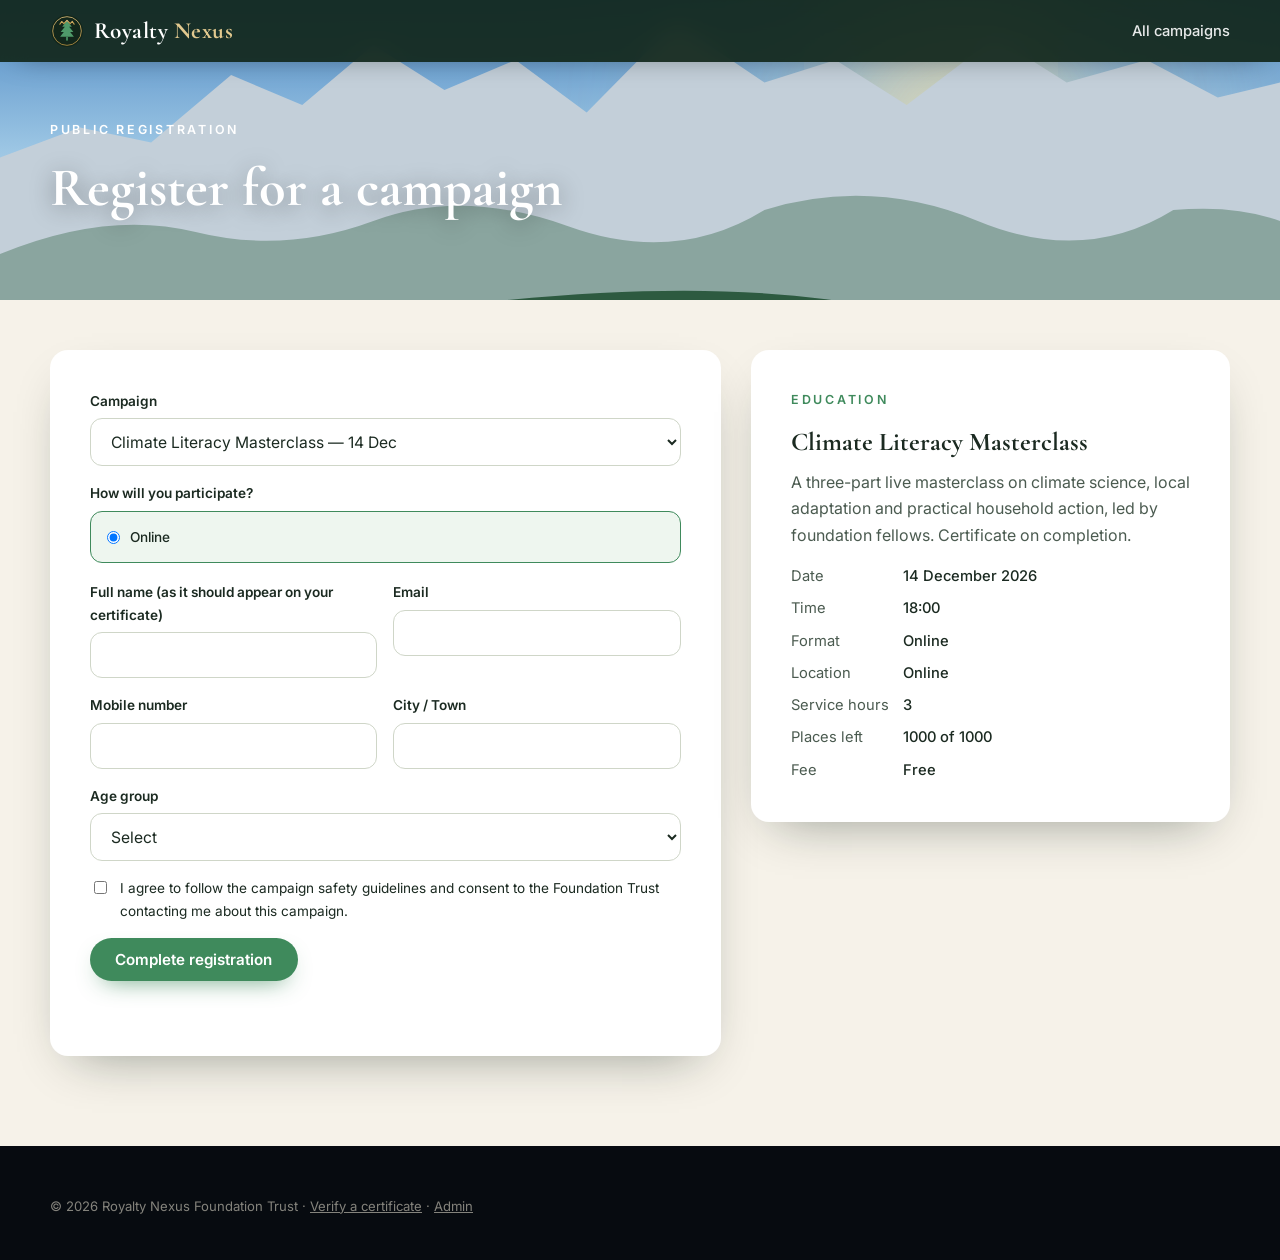
==== register.html @ fcef013e "Build Royalty Nexus foundation and private wealth website Static site with a layered parallax landsc" ====
<!doctype html>
<html lang="en">
<head>
  <meta charset="utf-8">
  <meta name="viewport" content="width=device-width, initial-scale=1">
  <title>Campaign Registration — Royalty Nexus</title>
  <link rel="icon" href="assets/favicon.svg" type="image/svg+xml">
  <link rel="preconnect" href="https://fonts.googleapis.com">
  <link rel="preconnect" href="https://fonts.gstatic.com" crossorigin>
  <link href="https://fonts.googleapis.com/css2?family=Cormorant+Garamond:ital,wght@0,500;0,600;0,700;1,500&family=Inter:wght@400;500;600;700&display=swap" rel="stylesheet">
  <link rel="stylesheet" href="css/style.css">
</head>
<body>
  <header class="site-nav solid" id="siteNav">
    <a class="brand" href="index.html"><img src="assets/favicon.svg" alt="" width="34" height="34"><span>Royalty <em>Nexus</em></span></a>
    <nav class="nav-links simple">
      <a href="index.html#campaigns">All campaigns</a>
    </nav>
  </header>

  <section class="page-banner">
    <div class="scene scene-morning" aria-hidden="true">
      <div class="sky"></div>
      <div class="sun" data-speed="-0.2"><span></span></div>
      <svg class="layer layer-far" data-speed="0.4" viewBox="0 0 1440 600" preserveAspectRatio="none"><path fill="#c3cfd9" d="M0 600V330l90-40 80 20 90-90 80 40 80-80 80 60 80-40 80 70 100-120 100 80 80-30 80 60 100-90 80 60 90-30 80 50 70-20v370z"/></svg>
      <svg class="layer layer-mid" data-speed="0.25" viewBox="0 0 1440 600" preserveAspectRatio="none"><path fill="#8aa59f" d="M0 600V380q120-80 220-40t200-20q100-60 220 10t220-30q120-60 240 20t220-20q70-10 120 20v280z"/></svg>
      <svg class="layer layer-hills" data-speed="0.1" viewBox="0 0 1440 600" preserveAspectRatio="none"><path fill="#2d5a40" d="M0 600V440c200-50 320 20 520-20s340-40 480 10 300-30 440 0v170z"/></svg>
    </div>
    <div class="page-banner-title">
      <p class="eyebrow" style="color:#fff">Public registration</p>
      <h1>Register for a campaign</h1>
    </div>
  </section>

  <main class="page-body">
    <div class="container layout-2">
      <div class="card" id="formCard">
        <form id="regForm" novalidate>
          <label>Campaign
            <select name="campaignId" id="campaignSelect" required></select>
          </label>

          <div id="participationWrap">
            <label style="margin-bottom:0">How will you participate?</label>
            <div class="radio-group" id="participation"></div>
          </div>

          <div class="field-row">
            <label>Full name (as it should appear on your certificate)<input name="name" required autocomplete="name" maxlength="80"></label>
            <label>Email<input name="email" type="email" required autocomplete="email"></label>
          </div>
          <div class="field-row">
            <label>Mobile number<input name="phone" type="tel" required autocomplete="tel" pattern="[0-9 +\(\)\-]{7,}"></label>
            <label>City / Town<input name="city" required autocomplete="address-level2"></label>
          </div>
          <label>Age group
            <select name="ageGroup" required>
              <option value="">Select</option>
              <option>Under 18 (guardian consent required)</option>
              <option>18–25</option>
              <option>26–40</option>
              <option>41–60</option>
              <option>60+</option>
            </select>
          </label>
          <label class="check"><input type="checkbox" name="consent" required> I agree to follow the campaign safety guidelines and consent to the Foundation Trust contacting me about this campaign.</label>
          <button class="btn btn-leaf" type="submit">Complete registration</button>
          <p class="form-msg" role="status" aria-live="polite"></p>
        </form>
      </div>

      <aside class="card summary" id="summary" aria-live="polite"></aside>
    </div>
  </main>

  <footer class="site-footer" style="padding-top:30px">
    <p class="container copyright" style="margin-top:0;border:0">© <span id="year"></span> Royalty Nexus Foundation Trust · <a href="verify.html">Verify a certificate</a> · <a href="admin/login.html">Admin</a></p>
  </footer>

  <script src="js/store.js"></script>
  <script src="js/scene.js"></script>
  <script src="js/register.js"></script>
</body>
</html>
---- css/style.css ----
/* =========================================================
   Royalty Nexus — public site styles
   ========================================================= */
:root {
  --forest-900: #0c1c13;
  --forest-800: #12261b;
  --forest-700: #1d3a2a;
  --forest-600: #2d5a40;
  --leaf: #3f8a5c;
  --leaf-bright: #5fb07c;
  --moss: #8fb58a;
  --paper: #f6f2e9;
  --paper-2: #ede6d6;
  --ink: #1b2a21;
  --ink-soft: #4b5b50;
  --gold: #c9a55a;
  --gold-soft: #e2c98f;
  --night: #0d1420;
  --radius: 18px;
  --shadow: 0 20px 50px -24px rgba(12, 28, 19, .45);
  --serif: 'Cormorant Garamond', Georgia, 'Times New Roman', serif;
  --sans: 'Inter', system-ui, -apple-system, 'Segoe UI', Roboto, sans-serif;
}

*, *::before, *::after { box-sizing: border-box; }
html { scroll-behavior: smooth; scroll-padding-top: 70px; }
body {
  margin: 0;
  font-family: var(--sans);
  font-size: 16px;
  line-height: 1.65;
  color: var(--ink);
  background: var(--paper);
  -webkit-font-smoothing: antialiased;
  overflow-x: hidden;
}
body.menu-open { overflow: hidden; }
img, svg { display: block; max-width: 100%; }
a { color: inherit; }
h1, h2, h3, h4 { margin: 0 0 .5em; line-height: 1.15; }
p { margin: 0 0 1em; }
.sr-only { position: absolute; width: 1px; height: 1px; overflow: hidden; clip: rect(0 0 0 0); white-space: nowrap; }

.container { width: min(1180px, 100% - 32px); margin-inline: auto; }
.container.narrow { width: min(820px, 100% - 32px); }

.eyebrow {
  font-size: .78rem;
  font-weight: 600;
  letter-spacing: .22em;
  text-transform: uppercase;
  color: var(--leaf);
  margin-bottom: 1rem;
}
.eyebrow.light { color: var(--moss); }
.eyebrow.gold { color: var(--gold); }
.display {
  font-family: var(--serif);
  font-weight: 600;
  font-size: clamp(2.2rem, 5vw, 3.6rem);
  letter-spacing: -.01em;
}
.lead { font-size: clamp(1.05rem, 1.6vw, 1.2rem); color: var(--ink-soft); }
.lead.light, .muted.light { color: rgba(240, 236, 224, .78); }
.muted { color: var(--ink-soft); }
.fine { font-size: .8rem; opacity: .65; }

/* ---------- Buttons ---------- */
.btn {
  display: inline-flex;
  align-items: center;
  justify-content: center;
  gap: .5em;
  padding: .85em 1.6em;
  border-radius: 999px;
  border: 1px solid transparent;
  font: 600 .95rem/1 var(--sans);
  text-decoration: none;
  cursor: pointer;
  transition: transform .25s ease, background .25s ease, box-shadow .25s ease, color .25s ease;
}
.btn:hover { transform: translateY(-2px); }
.btn:focus-visible { outline: 3px solid var(--gold-soft); outline-offset: 3px; }
.btn-sm { padding: .6em 1.2em; font-size: .85rem; }
.btn-leaf { background: var(--leaf); color: #fff; box-shadow: 0 10px 24px -12px rgba(63, 138, 92, .9); }
.btn-leaf:hover { background: var(--forest-600); }
.btn-ghost { border-color: rgba(255, 255, 255, .7); color: #fff; backdrop-filter: blur(6px); background: rgba(255, 255, 255, .08); }
.btn-ghost:hover { background: rgba(255, 255, 255, .2); }
.btn-gold { background: linear-gradient(135deg, var(--gold-soft), var(--gold)); color: #1a1508; }
.btn-gold:hover { box-shadow: 0 12px 30px -12px rgba(201, 165, 90, .8); }
.btn-outline { border-color: var(--leaf); color: var(--leaf); background: transparent; }
.btn-outline:hover { background: var(--leaf); color: #fff; }
.btn-disabled { background: #cfc8b8; color: #6d6656; cursor: not-allowed; }
.btn-disabled:hover { transform: none; }

/* ---------- Scroll progress ---------- */
.scroll-progress { position: fixed; inset: 0 0 auto; height: 3px; z-index: 60; }
.scroll-progress span {
  display: block; height: 100%;
  background: linear-gradient(90deg, var(--leaf-bright), var(--gold));
  transform-origin: 0 50%; transform: scaleX(0);
}

/* ---------- Navigation ---------- */
.site-nav {
  position: fixed;
  top: 0; left: 0; right: 0;
  z-index: 50;
  display: flex;
  align-items: center;
  justify-content: space-between;
  padding: 18px max(16px, calc((100% - 1180px) / 2));
  transition: background .35s ease, padding .35s ease, box-shadow .35s ease;
  color: #fff;
}
.site-nav.is-solid, .site-nav.solid {
  background: rgba(18, 38, 27, .92);
  backdrop-filter: blur(12px);
  padding-top: 12px; padding-bottom: 12px;
  box-shadow: 0 10px 30px -20px rgba(0, 0, 0, .6);
}
.brand { display: inline-flex; align-items: center; gap: 10px; text-decoration: none; font-family: var(--serif); font-size: 1.45rem; font-weight: 700; letter-spacing: .02em; }
.brand em { font-style: normal; color: var(--gold-soft); }
.nav-links { display: flex; align-items: center; gap: 26px; }
.nav-links a { text-decoration: none; font-size: .92rem; font-weight: 500; opacity: .9; }
.nav-links a:not(.btn):hover { opacity: 1; text-decoration: underline; text-underline-offset: 6px; }
.nav-links .nav-wealth { color: var(--gold-soft); }
.nav-toggle { display: none; background: none; border: 0; width: 44px; height: 44px; cursor: pointer; padding: 10px; }
.nav-toggle span { display: block; height: 2px; background: #fff; margin: 6px 0; transition: transform .3s; }
.nav-toggle[aria-expanded="true"] span:first-child { transform: translateY(4px) rotate(45deg); }
.nav-toggle[aria-expanded="true"] span:last-child { transform: translateY(-4px) rotate(-45deg); }

@media (max-width: 900px) {
  .nav-toggle { display: block; position: relative; z-index: 2; }
  .nav-links {
    position: fixed; inset: 0;
    flex-direction: column; justify-content: center; gap: 28px;
    background: rgba(12, 28, 19, .97);
    font-size: 1.2rem;
    opacity: 0; pointer-events: none;
    transition: opacity .3s ease;
  }
  .nav-links a { font-size: 1.15rem; }
  .nav-links.is-open { opacity: 1; pointer-events: auto; }
}

/* =========================================================
   Scenes (shared)
   ========================================================= */
.scene { position: absolute; inset: 0; overflow: hidden; }
.scene .sky { position: absolute; inset: 0; }
.scene .layer, .scene .mist, .scene .lake { position: absolute; left: 0; width: 100%; will-change: transform; }
.scene .layer { bottom: 0; }

/* ---------- Hero / morning ---------- */
.hero {
  position: relative;
  height: 100vh;
  min-height: 640px;
  overflow: hidden;
  color: #fff;
  --dawn: 0;
}
.scene-morning .sky {
  background: linear-gradient(180deg, #5f8fbd 0%, #8fb6d6 32%, #cfdde2 58%, #f4dcb2 78%, #f7e5c3 100%);
}
.scene-morning .sky::after {
  content: ""; position: absolute; inset: 0;
  background: linear-gradient(180deg, #4e89c4 0%, #9cc6e4 50%, #e8f0ea 100%);
  opacity: calc(var(--dawn) * .8);
}
.scene-morning .sun { position: absolute; left: 63%; top: 34%; width: 0; height: 0; }
.scene-morning .sun span {
  position: absolute; width: 110px; height: 110px; left: -55px; top: -55px;
  border-radius: 50%;
  background: radial-gradient(circle, #fffbe9 0 38%, #ffe7a8 55%, rgba(255, 214, 140, 0) 72%);
  box-shadow: 0 0 120px 60px rgba(255, 226, 160, .55), 0 0 300px 160px rgba(255, 236, 190, .35);
}
.rays {
  position: absolute; left: 63%; top: 34%;
  width: 1400px; height: 1400px; margin: -700px 0 0 -700px;
  background: repeating-conic-gradient(from 0deg, rgba(255, 244, 214, .16) 0deg 4deg, transparent 4deg 13deg);
  -webkit-mask: radial-gradient(circle, #000 0%, transparent 60%);
          mask: radial-gradient(circle, #000 0%, transparent 60%);
  animation: spin 120s linear infinite;
}
@keyframes spin { to { rotate: 360deg; } }

.clouds { position: absolute; inset: 0; }
.cloud { position: absolute; fill: rgba(255, 255, 255, .85); filter: blur(1px); animation: drift linear infinite; }
.cloud.c1 { width: 260px; top: 12%; left: -20%; animation-duration: 95s; }
.cloud.c2 { width: 180px; top: 22%; left: -30%; animation-duration: 130s; animation-delay: -60s; opacity: .7; }
.cloud.c3 { width: 320px; top: 6%; left: -40%; animation-duration: 160s; animation-delay: -30s; opacity: .6; }
@keyframes drift { to { transform: translateX(170vw); } }

.birds { position: absolute; inset: 0; pointer-events: none; }
.bird { position: absolute; width: 22px; fill: #2b3a35; opacity: .7; animation: fly 28s linear infinite, flap .5s ease-in-out infinite alternate; }
.bird.b1 { top: 26%; left: -5%; }
.bird.b2 { top: 29%; left: -8%; width: 16px; animation-delay: -1.2s, -.2s; }
.bird.b3 { top: 24%; left: -10%; width: 14px; animation-delay: -2s, -.35s; }
@keyframes fly { to { translate: 115vw -8vh; } }
@keyframes flap { to { transform: scaleY(.45); } }

.layer-far { height: 80%; }
.layer-mid { height: 68%; }
.layer-hills { height: 58%; }
.layer-front { height: 72%; }
.mist { height: 30%; pointer-events: none; }
.mist-1 { bottom: 26%; background: linear-gradient(180deg, transparent, rgba(236, 240, 236, .55) 50%, transparent); filter: blur(6px); animation: mist 22s ease-in-out infinite alternate; }
.mist-2 { bottom: 8%; background: linear-gradient(180deg, transparent, rgba(222, 232, 222, .45) 55%, transparent); filter: blur(10px); animation: mist 30s ease-in-out infinite alternate-reverse; }
@keyframes mist { from { translate: -4% 0; } to { translate: 4% 0; } }

.hero-content {
  position: relative; z-index: 2;
  height: 100%;
  display: flex; flex-direction: column; justify-content: center;
  width: min(1180px, 100% - 32px); margin-inline: auto;
  padding-top: 40px; padding-bottom: 16vh;
  will-change: transform, opacity;
}
.hero::after {
  content: ""; position: absolute; inset: 0; z-index: 1; pointer-events: none;
  background: radial-gradient(ellipse 60% 55% at 25% 50%, rgba(20, 40, 30, .38), transparent 70%);
}
.hero-content .eyebrow { color: #fff; text-shadow: 0 2px 12px rgba(0, 0, 0, .35); }
.hero h1 {
  font-family: var(--serif);
  font-weight: 600;
  font-size: clamp(2.8rem, 7.4vw, 6rem);
  letter-spacing: -.02em;
  line-height: 1.02;
  text-shadow: 0 6px 40px rgba(20, 40, 30, .45);
  margin-bottom: .35em;
}
.hero h1 span { font-style: italic; color: #fdf3d8; }
.hero .lead { color: #fff; max-width: 560px; text-shadow: 0 2px 16px rgba(0, 0, 0, .45); }
.hero-cta { display: flex; flex-wrap: wrap; gap: 14px; margin-top: 10px; }
.scroll-cue {
  position: absolute; z-index: 3; left: 50%; bottom: 28px; translate: -50% 0;
  width: 28px; height: 46px; border: 2px solid rgba(255, 255, 255, .8); border-radius: 20px;
}
.scroll-cue span { position: absolute; left: 50%; top: 8px; width: 4px; height: 8px; margin-left: -2px; border-radius: 2px; background: #fff; animation: cue 1.8s ease-in-out infinite; }
@keyframes cue { 60% { transform: translateY(16px); opacity: 0; } 100% { opacity: 0; } }

/* =========================================================
   Sections
   ========================================================= */
.section { position: relative; padding: clamp(80px, 12vw, 140px) 0; }
.section-head { max-width: 760px; margin-bottom: 48px; }

.forest-floor {
  background: linear-gradient(180deg, var(--forest-800) 0%, var(--forest-900) 100%);
  color: #f0ece0;
  overflow: hidden;
  margin-top: -1px;
}
.fireflies { position: absolute; inset: 0; pointer-events: none; }
.firefly {
  position: absolute; width: 4px; height: 4px; border-radius: 50%;
  background: #f6f1a6; box-shadow: 0 0 10px 3px rgba(246, 241, 166, .6);
  opacity: 0; animation: glow ease-in-out infinite;
}
@keyframes glow {
  0%, 100% { opacity: 0; transform: translate(0, 0); }
  40% { opacity: .9; }
  70% { opacity: .3; transform: translate(20px, -30px); }
}
.stats { display: grid; grid-template-columns: repeat(4, 1fr); gap: 24px; margin-top: 64px; position: relative; }
.stat { border-top: 1px solid rgba(143, 181, 138, .35); padding-top: 22px; }
.stat strong { display: block; font-family: var(--serif); font-size: clamp(2.2rem, 4vw, 3.2rem); font-weight: 600; color: #fff; line-height: 1; }
.stat span { font-size: .9rem; color: var(--moss); }
@media (max-width: 800px) { .stats { grid-template-columns: repeat(2, 1fr); } }

.paper { background: var(--paper); }
.meadow { background: linear-gradient(180deg, #eaf0e3 0%, #f3efe4 100%); }

/* Pillars */
.pillars { display: grid; grid-template-columns: repeat(4, 1fr); gap: 22px; }
.pillar { background: #fff; border-radius: var(--radius); padding: 30px 26px; box-shadow: var(--shadow); transition: transform .35s ease; }
.pillar:hover { transform: translateY(-6px); }
.pillar h3 { font-family: var(--serif); font-size: 1.6rem; }
.pillar p { color: var(--ink-soft); font-size: .95rem; margin: 0; }
.pillar-icon { width: 58px; height: 58px; border-radius: 16px; display: grid; place-items: center; margin-bottom: 20px; }
.pillar-icon svg { width: 30px; height: 30px; fill: #fff; }
.pillar-icon.forest { background: linear-gradient(135deg, #3f8a5c, #1d3a2a); }
.pillar-icon.water { background: linear-gradient(135deg, #4aa3c7, #1f5f7d); }
.pillar-icon.wildlife { background: linear-gradient(135deg, #d59a4a, #8a5a22); }
.pillar-icon.education { background: linear-gradient(135deg, #8a78c2, #4a3b7d); }
@media (max-width: 960px) { .pillars { grid-template-columns: repeat(2, 1fr); } }
@media (max-width: 560px) { .pillars { grid-template-columns: 1fr; } }

/* Campaigns */
.filter-chips { display: flex; flex-wrap: wrap; gap: 10px; margin-bottom: 32px; }
.chip { border: 1px solid #c9d3c1; background: #fff; color: var(--ink); padding: .55em 1.2em; border-radius: 999px; font: 500 .9rem var(--sans); cursor: pointer; transition: all .2s; }
.chip:hover { border-color: var(--leaf); }
.chip.is-active { background: var(--forest-700); border-color: var(--forest-700); color: #fff; }
.campaign-grid { display: grid; grid-template-columns: repeat(auto-fill, minmax(min(100%, 340px), 1fr)); gap: 26px; }
.campaign-card { background: #fff; border-radius: var(--radius); overflow: hidden; box-shadow: var(--shadow); display: flex; flex-direction: column; transition: transform .35s ease, box-shadow .35s ease; }
.campaign-card:hover { transform: translateY(-6px); box-shadow: 0 30px 60px -28px rgba(12, 28, 19, .55); }
.campaign-art { position: relative; height: 150px; display: grid; place-items: center; overflow: hidden; }
.campaign-art::after { content: ""; position: absolute; inset: auto -10% -40% -10%; height: 80%; background: radial-gradient(ellipse at 50% 100%, rgba(255, 255, 255, .25), transparent 60%); }
.campaign-art svg { width: 70px; height: 70px; fill: rgba(255, 255, 255, .92); stroke: rgba(255, 255, 255, .92); stroke-width: 0; position: relative; z-index: 1; }
.campaign-art .tag { position: absolute; top: 14px; left: 14px; z-index: 1; }
.art-forest { background: linear-gradient(160deg, #6fae7f, #1d3a2a); }
.art-water { background: linear-gradient(160deg, #7cc3dc, #1f5f7d); }
.art-wildlife { background: linear-gradient(160deg, #e8b36a, #7a4a1a); }
.art-education { background: linear-gradient(160deg, #a898dc, #3f3170); }
.art-other { background: linear-gradient(160deg, #9fb0a3, #3d4d44); }
.campaign-body { padding: 24px 24px 26px; display: flex; flex-direction: column; flex: 1; }
.campaign-body h3 { font-family: var(--serif); font-size: 1.55rem; }
.campaign-body > p { color: var(--ink-soft); font-size: .93rem; }
.campaign-meta { font-size: .78rem !important; letter-spacing: .08em; text-transform: uppercase; color: var(--leaf) !important; font-weight: 600; margin-bottom: .5em; }
.campaign-loc { display: flex; gap: 6px; align-items: flex-start; font-size: .88rem !important; }
.campaign-loc svg { width: 16px; height: 16px; fill: var(--leaf); flex: none; margin-top: 3px; }
.campaign-body .btn { margin-top: auto; align-self: flex-start; }
.seats { margin: 4px 0 18px; }
.seats-bar { height: 6px; border-radius: 6px; background: #e7e2d4; overflow: hidden; }
.seats-bar span { display: block; height: 100%; background: linear-gradient(90deg, var(--leaf-bright), var(--leaf)); border-radius: 6px; }
.seats small { color: var(--ink-soft); font-size: .8rem; }
.empty { padding: 40px; text-align: center; background: #fff; border-radius: var(--radius); color: var(--ink-soft); }

.tag { display: inline-block; font-size: .72rem; font-weight: 700; letter-spacing: .08em; text-transform: uppercase; padding: .35em .8em; border-radius: 999px; background: rgba(255, 255, 255, .92); color: var(--forest-700); }
.tag-online { background: #e3eefc; color: #1f4f8a; }
.tag-offline { background: #e2f1e5; color: #1d5a33; }
.tag-hybrid { background: #f6ecd6; color: #7a5a14; }

/* Participate */
.modes { display: grid; grid-template-columns: 1fr 1fr; gap: 26px; margin-bottom: 60px; }
.mode-card { background: #fff; border-radius: var(--radius); padding: 34px; box-shadow: var(--shadow); }
.mode-card h3 { font-family: var(--serif); font-size: 1.9rem; margin-top: 14px; }
.mode-card p { color: var(--ink-soft); margin: 0; }
.steps { list-style: none; padding: 0; margin: 0; display: grid; grid-template-columns: repeat(3, 1fr); gap: 26px; counter-reset: s; }
.steps li { position: relative; padding-left: 64px; }
.steps li span { position: absolute; left: 0; top: 0; width: 46px; height: 46px; border-radius: 50%; display: grid; place-items: center; background: var(--forest-700); color: #fff; font-family: var(--serif); font-size: 1.4rem; font-weight: 700; }
.steps h4 { font-size: 1.1rem; margin-bottom: .3em; }
.steps p { color: var(--ink-soft); font-size: .94rem; margin: 0; }
@media (max-width: 820px) { .modes, .steps { grid-template-columns: 1fr; } }

/* Verify band */
.verify-band { background: var(--forest-700); color: #fff; padding: 46px 0; }
.verify-inner { display: flex; align-items: center; justify-content: space-between; gap: 30px; flex-wrap: wrap; }
.verify-inner h3 { font-family: var(--serif); font-size: 2rem; margin-bottom: .2em; }
.verify-inner p { margin: 0; color: var(--moss); }
.verify-form { display: flex; gap: 10px; flex: 1; max-width: 480px; min-width: min(100%, 300px); }
.verify-form input { flex: 1; min-width: 0; padding: .85em 1.2em; border-radius: 999px; border: 1px solid rgba(255, 255, 255, .3); background: rgba(255, 255, 255, .1); color: #fff; font: 500 1rem var(--sans); text-transform: uppercase; }
.verify-form input::placeholder { color: rgba(255, 255, 255, .55); text-transform: none; }

/* ---------- Sunset scene band ---------- */
.scene-band { position: relative; height: 92vh; min-height: 560px; overflow: hidden; display: grid; place-items: center; }
.scene-sunset .sky { background: linear-gradient(180deg, #2e2a4f 0%, #7b4a78 28%, #e0776a 52%, #f6b26b 66%, #fbd99a 74%); }
.scene-sunset .sun { position: absolute; left: 50%; top: 52%; width: 0; height: 0; }
.scene-sunset .sun span {
  position: absolute; width: 150px; height: 150px; left: -75px; top: -75px; border-radius: 50%;
  background: radial-gradient(circle, #fff3d0 0 40%, #ffc978 60%, rgba(255, 170, 90, 0) 72%);
  box-shadow: 0 0 140px 70px rgba(255, 170, 100, .45);
}
.scene-sunset .layer { bottom: 22%; height: 62%; }
.lake {
  bottom: 0; height: 26%;
  background: linear-gradient(180deg, #d88a6e 0%, #7a4a6a 30%, #2e2440 70%, #141220 100%);
  overflow: hidden;
}
.lake::before {
  content: ""; position: absolute; left: 50%; top: 0; width: 220px; height: 100%; translate: -50% 0;
  background: linear-gradient(180deg, rgba(255, 226, 170, .75), rgba(255, 190, 120, 0));
  filter: blur(6px);
  -webkit-mask: repeating-linear-gradient(180deg, #000 0 3px, transparent 3px 8px);
          mask: repeating-linear-gradient(180deg, #000 0 3px, transparent 3px 8px);
  animation: ripple 4s ease-in-out infinite alternate;
}
.shimmer { position: absolute; inset: 0; background: repeating-linear-gradient(180deg, rgba(255, 255, 255, .06) 0 1px, transparent 1px 12px); animation: ripple 6s ease-in-out infinite alternate; }
@keyframes ripple { to { transform: scaleX(1.25); } }
.scene-sunset .layer-reeds { bottom: -2%; height: 48%; }
.scene-quote { position: relative; z-index: 2; max-width: 820px; margin: 0 16px; text-align: center; color: #fff; padding-bottom: 12vh; }
.scene-quote p { font-family: var(--serif); font-style: italic; font-size: clamp(1.7rem, 3.8vw, 2.9rem); line-height: 1.2; text-shadow: 0 4px 30px rgba(40, 20, 50, .6); }
.scene-quote cite { font-style: normal; font-size: .85rem; letter-spacing: .2em; text-transform: uppercase; opacity: .85; }

/* ---------- Private wealth ---------- */
.wealth {
  background: linear-gradient(180deg, #141220 0%, var(--night) 40%, #0a0f18 100%);
  color: #f0ece0;
  overflow: hidden;
  margin-top: -1px;
}
.stars { position: absolute; inset: 0 0 50% 0; pointer-events: none; }
.star { position: absolute; width: 2px; height: 2px; border-radius: 50%; background: #fff; animation: twinkle ease-in-out infinite; }
@keyframes twinkle { 50% { opacity: .15; } }
.wealth .display { color: #fff; }
.services { display: grid; grid-template-columns: repeat(3, 1fr); gap: 1px; background: rgba(201, 165, 90, .22); border: 1px solid rgba(201, 165, 90, .22); border-radius: var(--radius); overflow: hidden; position: relative; }
.service { background: rgba(13, 20, 32, .96); padding: 34px 30px; transition: background .3s ease; }
.service:hover { background: rgba(25, 32, 46, .96); }
.service-no { font-family: var(--serif); color: var(--gold); font-size: 1.1rem; }
.service h3 { font-family: var(--serif); font-size: 1.6rem; color: #fff; margin: .4em 0 .4em; }
.service p { color: rgba(240, 236, 224, .7); font-size: .94rem; margin: 0; }
@media (max-width: 900px) { .services { grid-template-columns: 1fr 1fr; } }
@media (max-width: 600px) { .services { grid-template-columns: 1fr; } }

.wealth-split { display: grid; grid-template-columns: 1fr 1.15fr; gap: 50px; margin-top: 70px; align-items: start; }
.principles h3, .enquiry-form h3 { font-family: var(--serif); font-size: 2rem; color: #fff; }
.principles ul { list-style: none; padding: 0; margin: 0 0 24px; }
.principles li { padding: 16px 0; border-bottom: 1px solid rgba(201, 165, 90, .2); color: rgba(240, 236, 224, .8); }
.principles strong { color: var(--gold-soft); }
.enquiry-form { background: linear-gradient(160deg, rgba(201, 165, 90, .1), rgba(255, 255, 255, .03)); border: 1px solid rgba(201, 165, 90, .3); border-radius: var(--radius); padding: 34px; }
@media (max-width: 900px) { .wealth-split { grid-template-columns: 1fr; } }

/* ---------- Forms (shared) ---------- */
.field-row { display: grid; grid-template-columns: 1fr 1fr; gap: 16px; }
@media (max-width: 560px) { .field-row { grid-template-columns: 1fr; } }
form label { display: block; font-size: .85rem; font-weight: 600; margin-bottom: 16px; }
form label.check { display: flex; gap: 10px; align-items: flex-start; font-weight: 400; }
form label.check input { width: auto; margin-top: 4px; }
input, select, textarea {
  display: block; width: 100%;
  margin-top: 6px;
  padding: .8em 1em;
  font: 400 .98rem var(--sans);
  color: var(--ink);
  background: #fff;
  border: 1px solid #cfd6c8;
  border-radius: 12px;
  transition: border-color .2s, box-shadow .2s;
}
input:focus, select:focus, textarea:focus { outline: none; border-color: var(--leaf); box-shadow: 0 0 0 4px rgba(63, 138, 92, .15); }
.was-validated :invalid { border-color: #c0503a; }
.enquiry-form input, .enquiry-form select, .enquiry-form textarea { background: rgba(255, 255, 255, .06); border-color: rgba(201, 165, 90, .3); color: #fff; }
.enquiry-form select option { color: var(--ink); }
.enquiry-form input:focus, .enquiry-form select:focus, .enquiry-form textarea:focus { border-color: var(--gold); box-shadow: 0 0 0 4px rgba(201, 165, 90, .18); }
.form-msg { margin: 14px 0 0; font-size: .92rem; min-height: 1.4em; }
.form-msg.is-error { color: #e0806a; }
.form-msg.is-success { color: var(--leaf-bright); }
.wealth .form-msg.is-success { color: var(--gold-soft); }

/* ---------- Footer ---------- */
.site-footer { background: #070b10; color: #d8d3c4; padding: 70px 0 30px; }
.footer-grid { display: grid; grid-template-columns: 2fr 1fr 1fr 1fr; gap: 30px; }
.footer-grid h4 { font-size: .8rem; letter-spacing: .18em; text-transform: uppercase; color: var(--gold); }
.footer-grid a:not(.brand) { display: block; text-decoration: none; opacity: .8; margin-bottom: 8px; font-size: .92rem; }
.footer-grid a:hover { opacity: 1; }
.footer-grid .brand { margin-bottom: 14px; }
.copyright { margin-top: 50px; padding-top: 20px; border-top: 1px solid rgba(255, 255, 255, .08); font-size: .82rem; opacity: .6; }
@media (max-width: 800px) { .footer-grid { grid-template-columns: 1fr 1fr; } }

/* ---------- Reveal animation ---------- */
.reveal { opacity: 0; transform: translateY(36px); transition: opacity .9s ease, transform .9s cubic-bezier(.2, .7, .2, 1); }
.reveal.is-visible { opacity: 1; transform: none; }

/* =========================================================
   Inner pages (register / verify / certificate)
   ========================================================= */
.page {
  min-height: 100vh;
  background:
    linear-gradient(180deg, rgba(18, 38, 27, .82), rgba(18, 38, 27, .6) 280px, var(--paper) 280px);
}
.page-banner { position: relative; height: 300px; overflow: hidden; color: #fff; }
.page-banner .scene .layer-far { height: 150%; bottom: -20%; }
.page-banner .scene .layer-mid { height: 110%; bottom: -25%; }
.page-banner .scene .layer-hills { height: 95%; bottom: -30%; }
.page-banner .scene .sun { top: 45%; left: 75%; }
.page-banner-title { position: relative; z-index: 2; width: min(1180px, 100% - 32px); margin: 0 auto; padding-top: 120px; }
.page-banner-title h1 { font-family: var(--serif); font-size: clamp(2.2rem, 5vw, 3.4rem); text-shadow: 0 4px 24px rgba(0, 0, 0, .4); }
.page-body { padding: 50px 0 90px; background: var(--paper); }
.card { background: #fff; border-radius: var(--radius); box-shadow: var(--shadow); padding: clamp(24px, 4vw, 40px); }
.layout-2 { display: grid; grid-template-columns: 1.4fr 1fr; gap: 30px; align-items: start; }
@media (max-width: 900px) { .layout-2 { grid-template-columns: 1fr; } }
.summary h3 { font-family: var(--serif); font-size: 1.6rem; }
.summary dl { margin: 0; display: grid; grid-template-columns: auto 1fr; gap: 8px 14px; font-size: .92rem; }
.summary dt { color: var(--ink-soft); }
.summary dd { margin: 0; font-weight: 500; }
.radio-group { display: flex; gap: 12px; flex-wrap: wrap; margin: 6px 0 18px; }
.radio-group label { flex: 1; min-width: 140px; margin: 0; border: 1px solid #cfd6c8; border-radius: 12px; padding: 14px 16px; cursor: pointer; display: flex; gap: 10px; align-items: center; font-weight: 500; }
.radio-group input { width: auto; margin: 0; }
.radio-group label:has(input:checked) { border-color: var(--leaf); background: #eef6ef; }
.success-panel { text-align: center; }
.success-panel .tick { width: 72px; height: 72px; margin: 0 auto 18px; border-radius: 50%; background: #e2f1e5; display: grid; place-items: center; }
.success-panel .tick svg { width: 36px; stroke: var(--leaf); fill: none; stroke-width: 3; }
.reg-id { display: inline-block; font: 700 1.4rem/1 ui-monospace, 'SFMono-Regular', Menlo, monospace; letter-spacing: .06em; padding: 14px 22px; border-radius: 12px; background: var(--paper); border: 1px dashed var(--leaf); margin: 10px 0 20px; }
.verify-result { margin-top: 30px; }
.status-pill { display: inline-flex; align-items: center; gap: 8px; padding: .5em 1em; border-radius: 999px; font-weight: 600; font-size: .9rem; margin-bottom: 20px; }
.status-pill.valid { background: #e2f1e5; color: #1d5a33; }
.status-pill.invalid { background: #fbe4df; color: #8a2d1a; }
.actions { display: flex; gap: 12px; flex-wrap: wrap; justify-content: center; margin-top: 24px; }

@media (prefers-reduced-motion: reduce) {
  *, *::before, *::after { animation: none !important; transition: none !important; }
  html { scroll-behavior: auto; }
  .reveal { opacity: 1; transform: none; }
}

/* Inner-page nav: a single link, no mobile overlay */
.nav-links.simple { position: static; opacity: 1; pointer-events: auto; flex-direction: row; background: none; }
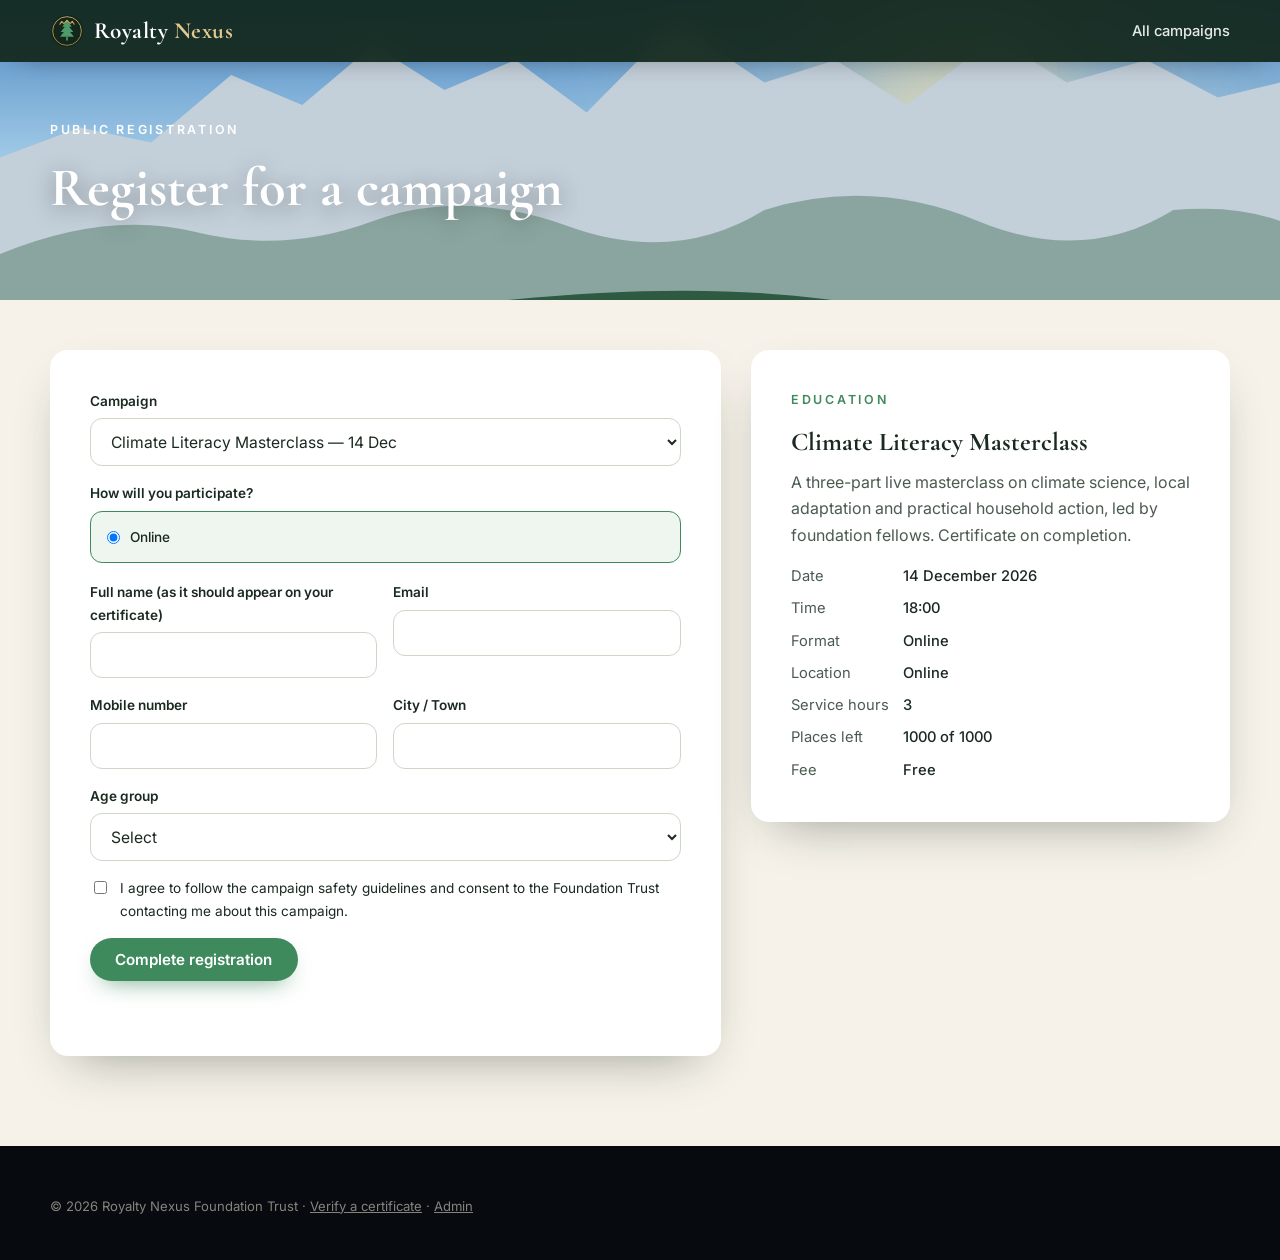
==== commit 090621dd: "Support real forest photography in scenes Each scene can now load a photo from assets/photos/ with p" ====
--- a/register.html
+++ b/register.html
@@ -20,6 +20,7 @@
 
   <section class="page-banner">
     <div class="scene scene-morning" aria-hidden="true">
+      <div class="photo" data-photo="assets/photos/forest-canopy.jpg" data-speed="0.3"></div>
       <div class="sky"></div>
       <div class="sun" data-speed="-0.2"><span></span></div>
       <svg class="layer layer-far" data-speed="0.4" viewBox="0 0 1440 600" preserveAspectRatio="none"><path fill="#c3cfd9" d="M0 600V330l90-40 80 20 90-90 80 40 80-80 80 60 80-40 80 70 100-120 100 80 80-30 80 60 100-90 80 60 90-30 80 50 70-20v370z"/></svg>
--- a/css/style.css
+++ b/css/style.css
@@ -489,3 +489,31 @@
 
 /* Inner-page nav: a single link, no mobile overlay */
 .nav-links.simple { position: static; opacity: 1; pointer-events: auto; flex-direction: row; background: none; }
+
+/* =========================================================
+   Real photography (assets/photos/*) with drawn fallback
+   ========================================================= */
+.scene .photo {
+  position: absolute; left: 0; right: 0; top: -12%; height: 124%;
+  background: center / cover no-repeat;
+  opacity: 0; transition: opacity 1.4s ease;
+  will-change: transform;
+}
+.scene.has-photo .photo { opacity: 1; animation: kenburns 40s ease-in-out infinite alternate; }
+@keyframes kenburns { from { scale: 1.02; } to { scale: 1.12; } }
+.scene.has-photo > .sky, .scene.has-photo > .sun, .scene.has-photo > .clouds,
+.scene.has-photo > .layer, .scene.has-photo > .lake { display: none; }
+/* Keep the atmosphere on top of the photo */
+.scene.has-photo .mist-1 { opacity: .55; }
+.scene.has-photo .mist-2 { opacity: .7; }
+.scene.has-photo .rays { left: 70%; top: 10%; opacity: .6; mix-blend-mode: screen; }
+.scene.has-photo .bird { fill: #1a2620; }
+.scene-morning.has-photo::after {
+  content: ""; position: absolute; inset: 0;
+  background: linear-gradient(180deg, rgba(10, 24, 16, .35) 0%, rgba(10, 24, 16, .05) 35%, rgba(18, 38, 27, .2) 70%, var(--forest-800) 100%);
+}
+.scene-sunset.has-photo::after {
+  content: ""; position: absolute; inset: 0;
+  background: linear-gradient(180deg, rgba(20, 18, 32, .55) 0%, rgba(20, 18, 32, .15) 40%, rgba(20, 18, 32, .35) 75%, #141220 100%);
+}
+.page-banner .scene-morning.has-photo::after { background: linear-gradient(180deg, rgba(10, 24, 16, .55), rgba(10, 24, 16, .35)); }
